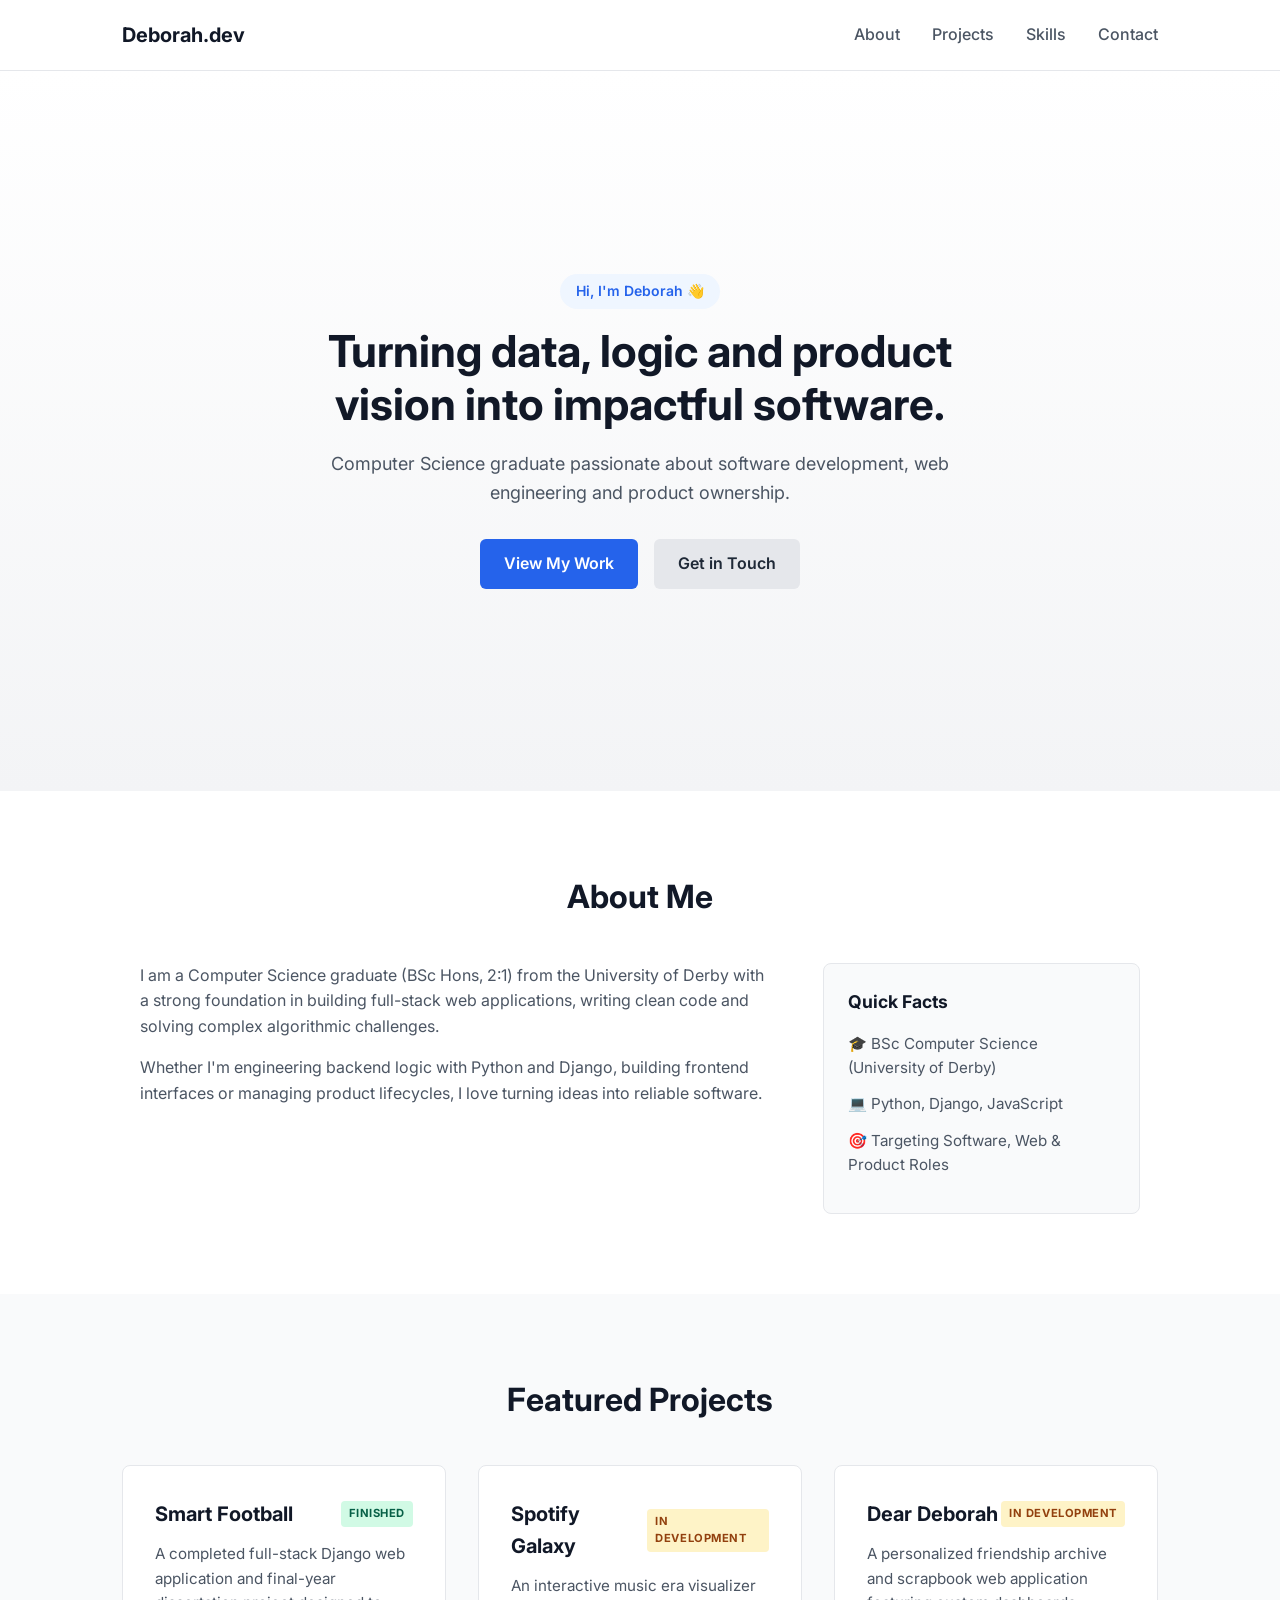
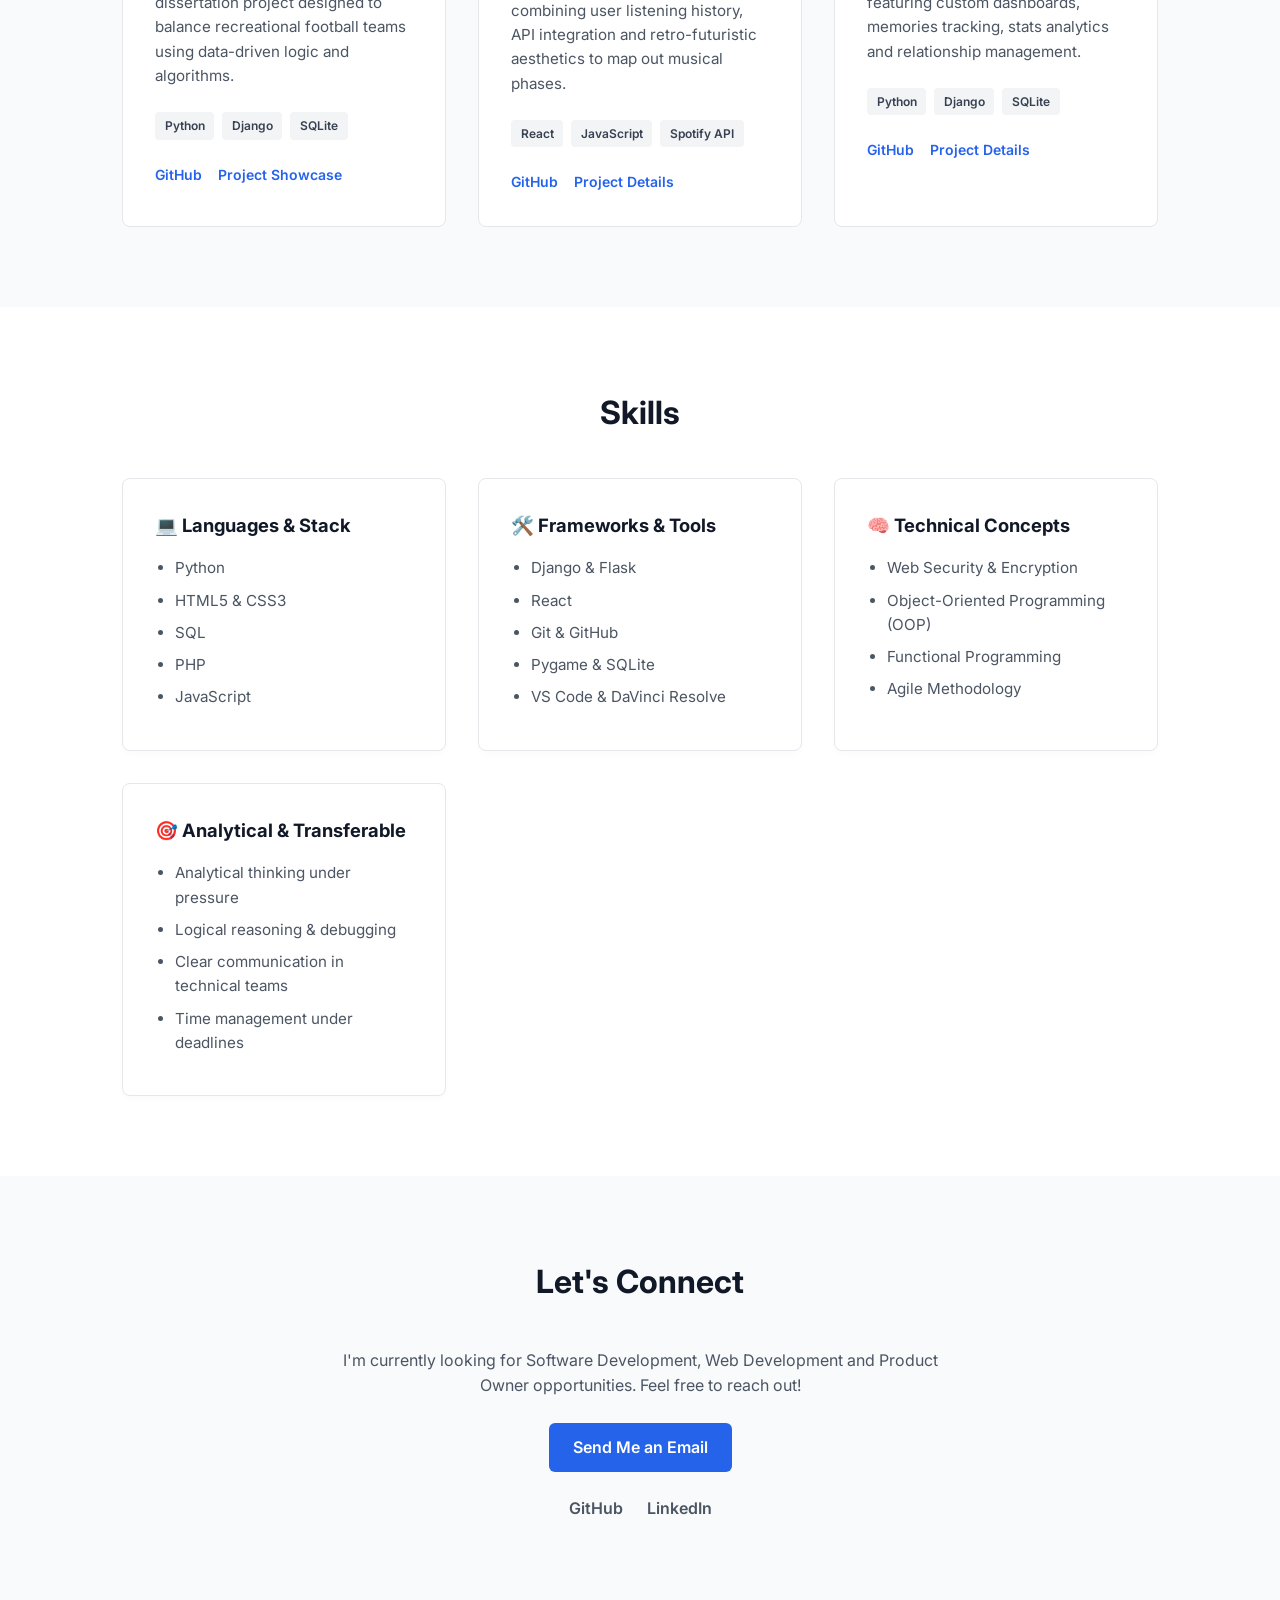
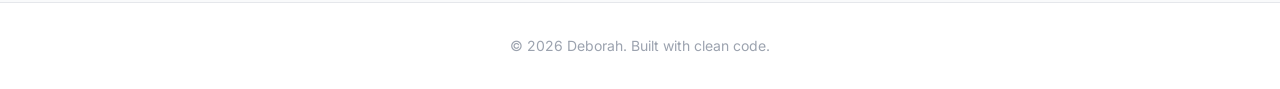
==== index.html @ ab741729 "Initial portfolio release" ====
<!DOCTYPE html>
<html lang="en">
<head>
    <meta charset="UTF-8">
    <meta name="viewport" content="width=device-width, initial-scale=1.0">
    <title>Deborah | Software Engineer & Web Developer</title>
    <link rel="stylesheet" href="style.css">
    <!-- Google Fonts -->
    <link rel="preconnect" href="https://fonts.googleapis.com">
    <link rel="preconnect" href="https://fonts.gstatic.com" crossorigin>
    <link href="https://fonts.googleapis.com/css2?family=Inter:wght@300;400;500;600;700&display=swap" rel="stylesheet">
</head>
<body>

    <!-- Navigation -->
    <header>
        <nav class="navbar">
            <a href="index.html" class="logo">Deborah.dev</a>
            <ul class="nav-links">
                <li><a href="index.html#about">About</a></li>
                <li><a href="index.html#projects">Projects</a></li>
                <li><a href="index.html#skills">Skills</a></li>
                <li><a href="index.html#contact">Contact</a></li>
            </ul>
        </nav>
    </header>

    <!-- Hero Section -->
    <section class="hero">
        <div class="hero-content">
            <span class="greeting">Hi, I'm Deborah 👋</span>
            <h1>Turning data, logic and product vision into impactful software.</h1>
            <p>Computer Science graduate passionate about software development, web engineering and product ownership.</p>
            <div class="hero-buttons">
                <a href="#projects" class="btn primary">View My Work</a>
                <a href="#contact" class="btn secondary">Get in Touch</a>
            </div>
        </div>
    </section>

    <!-- About Section -->
    <section id="about" class="about">
        <div class="container">
            <h2>About Me</h2>
            <div class="about-grid">
                <div class="about-text">
                    <p>I am a Computer Science graduate (BSc Hons, 2:1) from the University of Derby with a strong foundation in building full-stack web applications, writing clean code and solving complex algorithmic challenges.</p>
                    <p>Whether I'm engineering backend logic with Python and Django, building frontend interfaces or managing product lifecycles, I love turning ideas into reliable software.</p>
                </div>
                <div class="quick-facts">
                    <h3>Quick Facts</h3>
                    <ul>
                        <li>🎓 BSc Computer Science (University of Derby) </li>
                        <li>💻 Python, Django, JavaScript </li>
                        <li>🎯 Targeting Software, Web & Product Roles</li>
                    </ul>
                </div>
            </div>
        </div>
    </section>

    <!-- Projects Section -->
    <section id="projects" class="projects">
        <div class="container">
            <h2>Featured Projects</h2>
            <div class="project-grid">
                
                <!-- Project 1: Smart Football -->
                <div class="project-card">
                    <div class="project-info">
                        <div class="project-header-row">
                            <h3>Smart Football</h3>
                            <span class="status-badge finished">Finished</span>
                        </div>
                        <p>A completed full-stack Django web application and final-year dissertation project designed to balance recreational football teams using data-driven logic and algorithms.</p>
                        <div class="tech-tags">
                            <span>Python</span>
                            <span>Django</span>
                            <span>SQLite</span>
                        </div>
                        <div class="project-links">
                            <a href="https://github.com/opeowolabi03/smart-football" target="_blank">GitHub</a>
                            <a href="smart-football.html">Project Showcase</a>
                        </div>
                    </div>
                </div>

                <!-- Project 2: Spotify Galaxy -->
                <div class="project-card">
                    <div class="project-info">
                        <div class="project-header-row">
                            <h3>Spotify Galaxy</h3>
                            <span class="status-badge wip">In Development</span>
                        </div>
                        <p>An interactive music era visualizer combining user listening history, API integration and retro-futuristic aesthetics to map out musical phases.</p>
                        <div class="tech-tags">
                            <span>React</span>
                            <span>JavaScript</span>
                            <span>Spotify API</span>
                        </div>
                        <div class="project-links">
                            <a href="https://github.com/opeowolabi03/spotify-galaxy" target="_blank">GitHub</a>
                            <a href="spotify-galaxy.html">Project Details</a>
                        </div>
                    </div>
                </div>

                <!-- Project 3: Dear Deborah -->
                <div class="project-card">
                    <div class="project-info">
                        <div class="project-header-row">
                            <h3>Dear Deborah</h3>
                            <span class="status-badge wip">In Development</span>
                        </div>
                        <p>A personalized friendship archive and scrapbook web application featuring custom dashboards, memories tracking, stats analytics and relationship management.</p>
                        <div class="tech-tags">
                            <span>Python</span>
                            <span>Django</span>
                            <span>SQLite</span>
                        </div>
                        <div class="project-links">
                            <a href="https://github.com/opeowolabi03/deardeborah" target="_blank">GitHub</a>
                            <a href="deardeborah.html">Project Details</a>
                        </div>
                    </div>
                </div>

            </div>
        </div>
    </section>

    <!-- Skills Section -->
    <section id="skills" class="skills">
        <div class="container">
            <h2>Skills</h2>
            <div class="skills-grid-clean">
                
                <div class="skill-box">
                    <h3>💻 Languages & Stack</h3>
                    <ul>
                        <li>Python</li>
                        <li>HTML5 & CSS3</li>
                        <li>SQL</li>
                        <li>PHP</li>
                        <li>JavaScript</li>
                    </ul>
                </div>

                <div class="skill-box">
                    <h3>🛠️ Frameworks & Tools</h3>
                    <ul>
                        <li>Django & Flask</li>
                        <li>React</li>
                        <li>Git & GitHub</li>
                        <li>Pygame & SQLite</li>
                        <li>VS Code & DaVinci Resolve</li>
                    </ul>
                </div>

                <div class="skill-box">
                    <h3>🧠 Technical Concepts</h3>
                    <ul>
                        <li>Web Security & Encryption</li>
                        <li>Object-Oriented Programming (OOP)</li>
                        <li>Functional Programming</li>
                        <li>Agile Methodology</li>
                    </ul>
                </div>

                <div class="skill-box">
                    <h3>🎯 Analytical & Transferable</h3>
                    <ul>
                        <li>Analytical thinking under pressure</li>
                        <li>Logical reasoning & debugging</li>
                        <li>Clear communication in technical teams</li>
                        <li>Time management under deadlines</li>
                    </ul>
                </div>

            </div>
        </div>
    </section>

    <!-- Contact Section -->
    <section id="contact" class="contact">
        <div class="container">
            <h2>Let's Connect</h2>
            <p>I'm currently looking for Software Development, Web Development and Product Owner opportunities. Feel free to reach out!</p>
            <a href="mailto:deborahopeowolabi@gmail.com" class="btn primary">Send Me an Email</a>
            <div class="social-links">
                <a href="https://github.com/opeowolabi03" target="_blank">GitHub</a>
                <a href="https://www.linkedin.com/in/deborah-o-ba8a19271/" target="_blank">LinkedIn</a>
            </div>
        </div>
    </section>

    <!-- Footer -->
    <footer>
        <p>&copy; 2026 Deborah. Built with clean code.</p>
    </footer>

</body>
</html>
---- style.css ----
/* Reset and Base Styles */
* {
    margin: 0;
    padding: 0;
    box-sizing: border-box;
}

body {
    font-family: 'Inter', sans-serif;
    color: #1f2937;
    background-color: #f9fafb;
    line-height: 1.6;
}

.container {
    max-width: 1100px;
    margin: 0 auto;
    padding: 0 2rem;
}

section {
    padding: 5rem 2rem;
}

/* Navigation */
header {
    background: #ffffff;
    border-bottom: 1px solid #e5e7eb;
    position: sticky;
    top: 0;
    z-index: 100;
}

.navbar {
    max-width: 1100px;
    margin: 0 auto;
    display: flex;
    justify-content: space-between;
    align-items: center;
    padding: 1.2rem 2rem;
}

.logo {
    font-weight: 700;
    font-size: 1.25rem;
    color: #111827;
    text-decoration: none;
}

.nav-links {
    list-style: none;
    display: flex;
    gap: 2rem;
}

.nav-links a {
    text-decoration: none;
    color: #4b5563;
    font-weight: 500;
    transition: color 0.2s;
}

.nav-links a:hover {
    color: #2563eb;
}

/* Hero Section */
.hero {
    min-height: 80vh;
    display: flex;
    align-items: center;
    justify-content: center;
    text-align: center;
    background: linear-gradient(to bottom, #ffffff, #f3f4f6);
}

.hero-content {
    max-width: 700px;
}

.greeting {
    display: inline-block;
    background: #eff6ff;
    color: #2563eb;
    padding: 0.4rem 1rem;
    border-radius: 50px;
    font-weight: 600;
    font-size: 0.875rem;
    margin-bottom: 1rem;
}

.hero h1 {
    font-size: 2.75rem;
    font-weight: 700;
    color: #111827;
    margin-bottom: 1.2rem;
    line-height: 1.2;
}

.hero p {
    font-size: 1.125rem;
    color: #4b5563;
    margin-bottom: 2rem;
}

.hero-buttons {
    display: flex;
    gap: 1rem;
    justify-content: center;
}

/* Buttons */
.btn {
    display: inline-block;
    padding: 0.75rem 1.5rem;
    border-radius: 6px;
    font-weight: 600;
    text-decoration: none;
    transition: background-color 0.2s, transform 0.1s;
}

.btn.primary {
    background-color: #2563eb;
    color: #ffffff;
}

.btn.primary:hover {
    background-color: #1d4ed8;
}

.btn.secondary {
    background-color: #e5e7eb;
    color: #1f2937;
}

.btn.secondary:hover {
    background-color: #d1d5db;
}

/* About Section */
.about {
    background: #ffffff;
}

.about h2, .projects h2, .skills h2, .contact h2 {
    font-size: 2rem;
    margin-bottom: 2.5rem;
    text-align: center;
    color: #111827;
}

.about-grid {
    display: grid;
    grid-template-columns: 2fr 1fr;
    gap: 3rem;
    max-width: 1000px;
    margin: 0 auto;
}

.about-text p {
    margin-bottom: 1rem;
    color: #4b5563;
}

.quick-facts {
    background: #f9fafb;
    padding: 1.5rem;
    border-radius: 8px;
    border: 1px solid #e5e7eb;
}

.quick-facts h3 {
    font-size: 1.1rem;
    margin-bottom: 1rem;
    color: #111827;
}

.quick-facts ul {
    list-style: none;
}

.quick-facts li {
    margin-bottom: 0.75rem;
    font-size: 0.95rem;
    color: #4b5563;
}

/* Projects Section */
.project-grid {
    display: grid;
    grid-template-columns: repeat(auto-fit, minmax(300px, 1fr));
    gap: 2rem;
    max-width: 1100px;
    margin: 0 auto;
}

.project-card {
    background: #ffffff;
    border: 1px solid #e5e7eb;
    border-radius: 8px;
    padding: 2rem;
    display: flex;
    flex-direction: column;
    justify-content: space-between;
    transition: transform 0.2s, box-shadow 0.2s;
}

.project-card:hover {
    transform: translateY(-4px);
    box-shadow: 0 10px 15px -3px rgba(0, 0, 0, 0.05);
}

.project-header-row {
    display: flex;
    justify-content: space-between;
    align-items: center;
    margin-bottom: 0.75rem;
}

.project-header-row h3 {
    font-size: 1.25rem;
    color: #111827;
    margin-bottom: 0;
}

.status-badge {
    font-size: 0.7rem;
    font-weight: 700;
    padding: 0.25rem 0.5rem;
    border-radius: 4px;
    text-transform: uppercase;
    letter-spacing: 0.05em;
}

.status-badge.finished {
    background-color: #d1fae5;
    color: #065f46;
}

.status-badge.wip {
    background-color: #fef3c7;
    color: #92400e;
}

.project-info p {
    color: #4b5563;
    font-size: 0.95rem;
    margin-bottom: 1.5rem;
}

.tech-tags {
    display: flex;
    flex-wrap: wrap;
    gap: 0.5rem;
    margin-bottom: 1.5rem;
}

.tech-tags span {
    background: #f3f4f6;
    color: #374151;
    font-size: 0.75rem;
    font-weight: 600;
    padding: 0.25rem 0.6rem;
    border-radius: 4px;
}

.project-links {
    display: flex;
    gap: 1rem;
}

.project-links a {
    text-decoration: none;
    font-size: 0.875rem;
    font-weight: 600;
    color: #2563eb;
}

.project-links a:hover {
    text-decoration: underline;
}

/* Skills Section */
.skills {
    background: #ffffff;
}

.skills-grid {
    display: grid;
    grid-template-columns: repeat(auto-fit, minmax(250px, 1fr));
    gap: 2rem;
    max-width: 1000px;
    margin: 0 auto;
}

.skill-category {
    background: #f9fafb;
    padding: 1.5rem;
    border-radius: 8px;
    border: 1px solid #e5e7eb;
}

.skill-category h3 {
    font-size: 1.1rem;
    margin-bottom: 0.5rem;
    color: #111827;
}

.skill-category p {
    color: #4b5563;
    font-size: 0.95rem;
}

/* Contact Section */
.contact {
    text-align: center;
}

.contact p {
    color: #4b5563;
    margin-bottom: 1.5rem;
    max-width: 600px;
    margin-left: auto;
    margin-right: auto;
}

.social-links {
    margin-top: 1.5rem;
    display: flex;
    justify-content: center;
    gap: 1.5rem;
}

.social-links a {
    text-decoration: none;
    color: #4b5563;
    font-weight: 600;
}

.social-links a:hover {
    color: #2563eb;
}

/* Footer */
footer {
    text-align: center;
    padding: 2rem;
    background: #ffffff;
    border-top: 1px solid #e5e7eb;
    color: #9ca3af;
    font-size: 0.875rem;
}

/* Project Detail Pages Styling */
.project-detail-hero {
    background: linear-gradient(to bottom, #ffffff, #f3f4f6);
    padding: 4rem 2rem;
    border-bottom: 1px solid #e5e7eb;
}

.project-detail-hero h1 {
    font-size: 2.5rem;
    font-weight: 700;
    color: #111827;
    margin: 0.75rem 0;
}

.project-detail-hero p {
    font-size: 1.125rem;
    color: #4b5563;
    max-width: 700px;
}

.screenshot-grid {
    display: grid;
    grid-template-columns: repeat(auto-fit, minmax(300px, 1fr));
    gap: 2rem;
}

.screenshot-card {
    background: #ffffff;
    border: 1px solid #e5e7eb;
    border-radius: 8px;
    overflow: hidden;
    padding: 1rem;
}

.image-placeholder {
    width: 100%;
    height: 200px;
    background-color: #e5e7eb;
    display: flex;
    align-items: center;
    justify-content: center;
    color: #6b7280;
    font-weight: 600;
    border-radius: 4px;
    margin-bottom: 1rem;
}

.screenshot-card p {
    font-size: 0.9rem;
    color: #4b5563;
}

/* Responsive */
@media (max-width: 768px) {
    .about-grid {
        grid-template-columns: 1fr;
    }
    .hero h1 {
        font-size: 2.2rem;
    }
}

/* Make screenshot cards look clickable */
.screenshot-card {
    background: #ffffff;
    border: 1px solid #e5e7eb;
    border-radius: 8px;
    overflow: hidden;
    padding: 1rem;
    cursor: pointer;
    transition: transform 0.2s, box-shadow 0.2s;
}

.screenshot-card:hover {
    transform: translateY(-4px);
    box-shadow: 0 10px 15px -3px rgba(0, 0, 0, 0.05);
}

.screenshot-card img {
    width: 100%;
    border-radius: 4px;
    margin-bottom: 1rem;
}

/* Full-Screen Modal Styles */
.modal {
    display: none; 
    position: fixed; 
    z-index: 1000; 
    left: 0;
    top: 0;
    width: 100%; 
    height: 100%; 
    background-color: rgba(0, 0, 0, 0.85); 
    align-items: center;
    justify-content: center;
    padding: 2rem;
}

.modal-content {
    max-width: 90%;
    max-height: 90vh;
    border-radius: 6px;
    box-shadow: 0 20px 25px -5px rgba(0, 0, 0, 0.5);
}

.close-modal {
    position: absolute;
    top: 1.5rem;
    right: 2.5rem;
    color: #ffffff;
    font-size: 3rem;
    font-weight: 300;
    cursor: pointer;
}

.close-modal:hover {
    color: #9ca3af;
}

/* Clean 4-Card Skills Grid */
.skills-grid-clean {
    display: grid;
    grid-template-columns: repeat(auto-fit, minmax(240px, 1fr));
    gap: 2rem;
    max-width: 1100px;
    margin: 0 auto;
}

.skill-box {
    background: #ffffff;
    border: 1px solid #e5e7eb;
    border-radius: 8px;
    padding: 2rem;
    box-shadow: 0 4px 6px -1px rgba(0, 0, 0, 0.02);
}

.skill-box h3 {
    font-size: 1.15rem;
    color: #111827;
    margin-bottom: 1rem;
}

.skill-box ul {
    list-style-type: disc;
    padding-left: 1.25rem;
}

.skill-box li {
    font-size: 0.95rem;
    color: #4b5563;
    margin-bottom: 0.5rem;
}
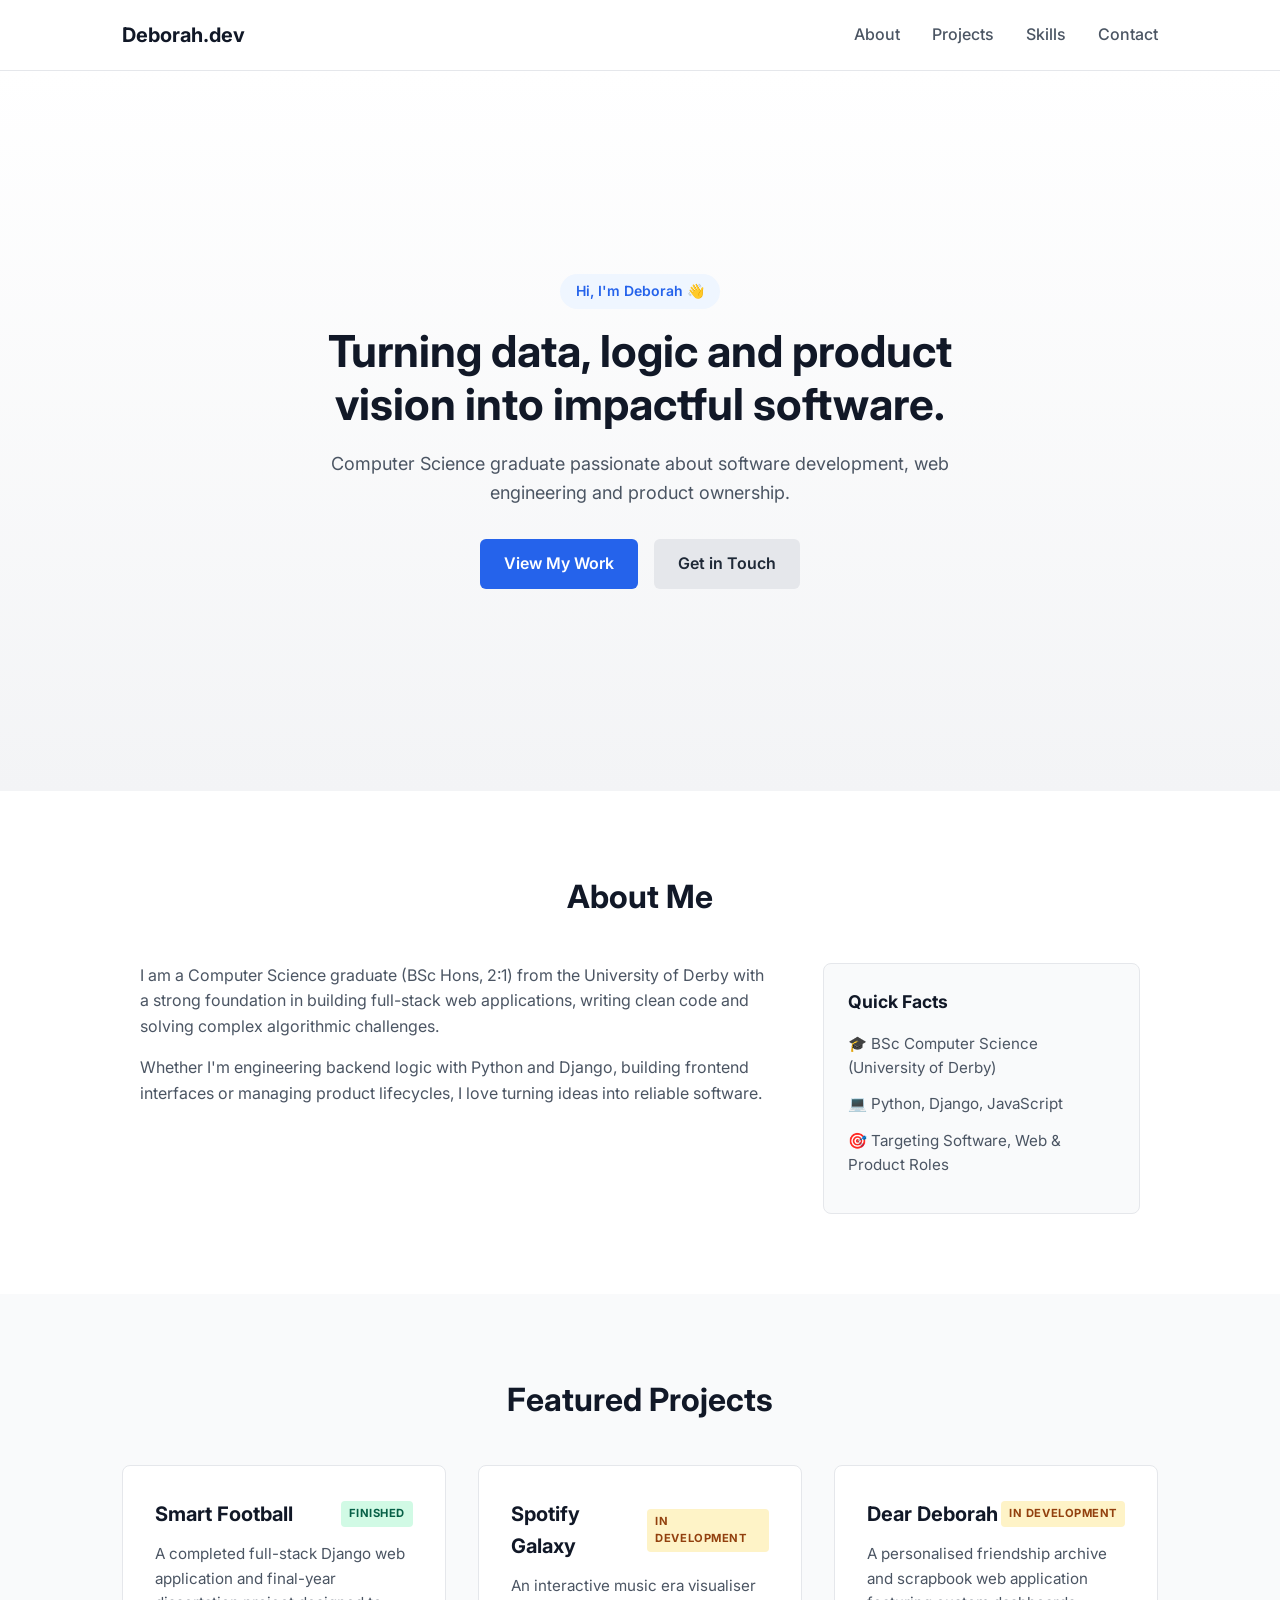
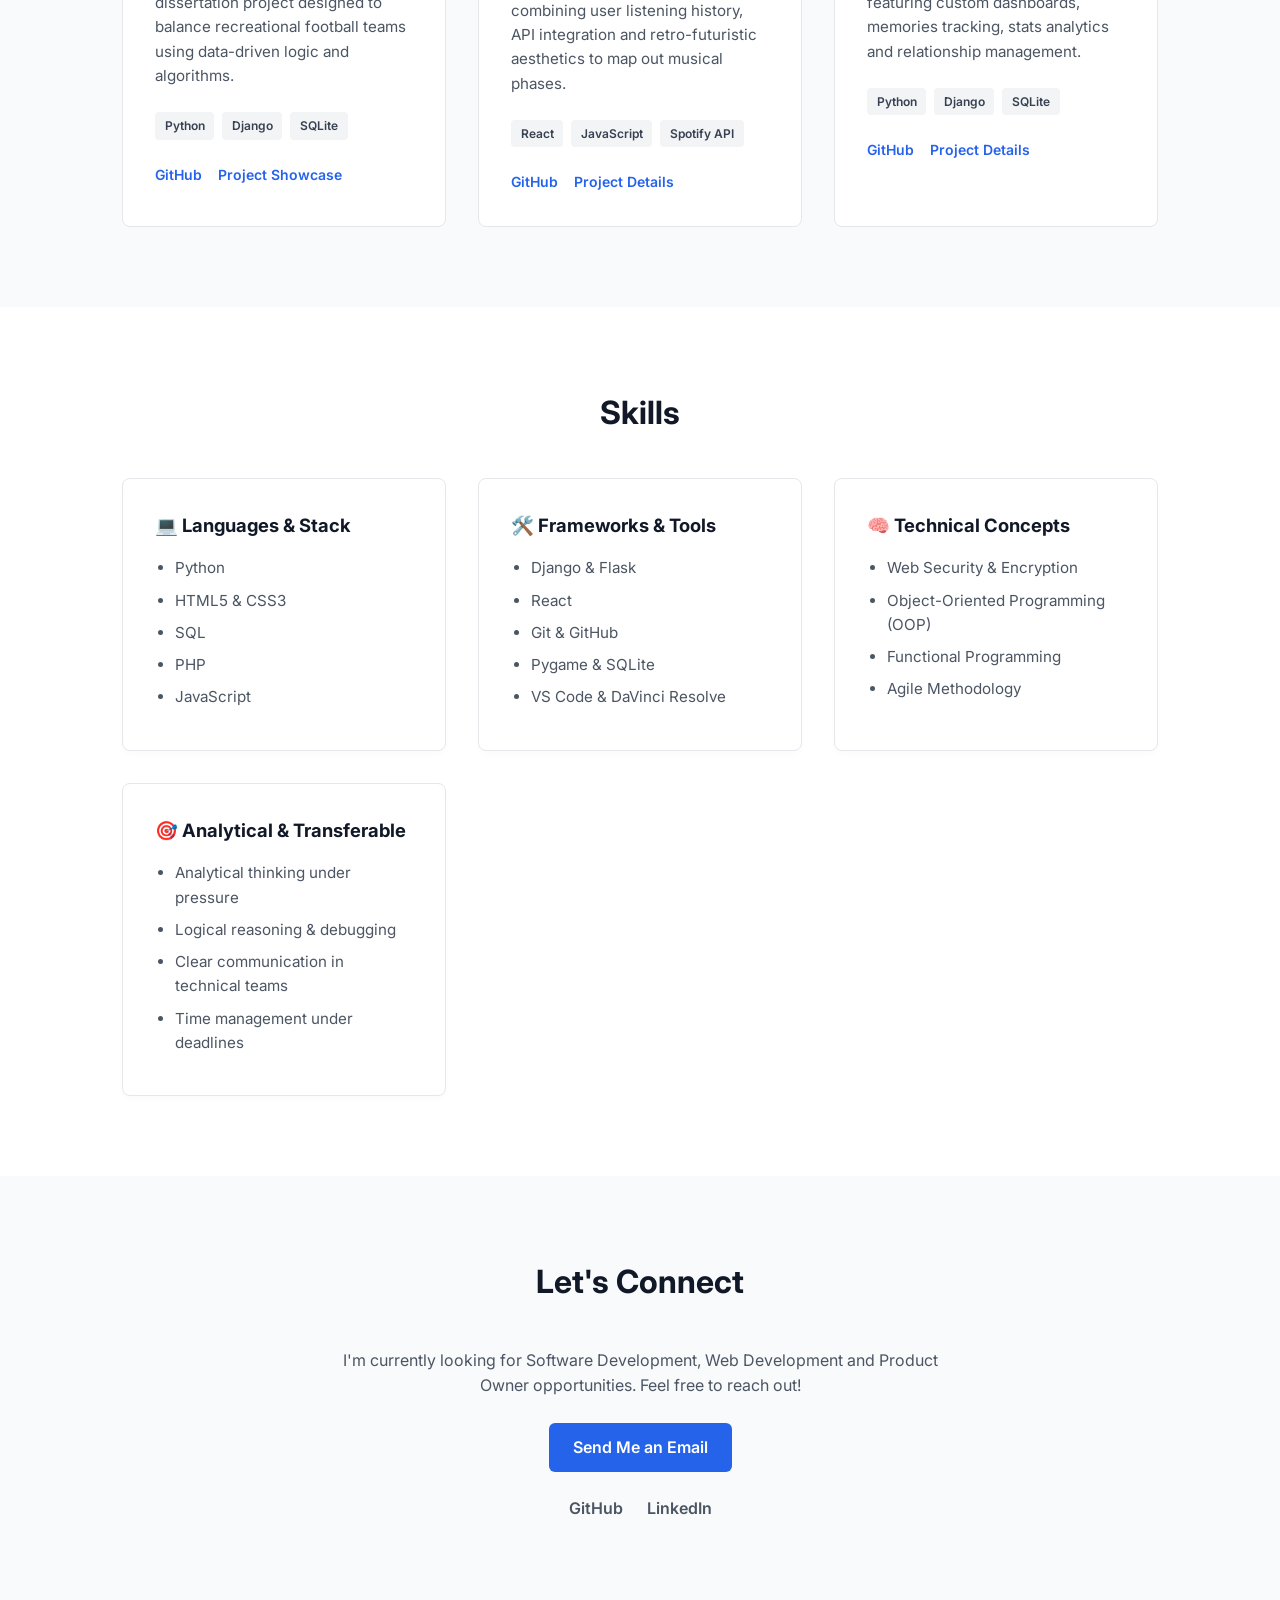
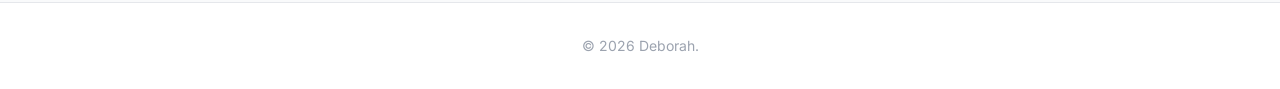
==== commit 3932c454: "Update index.html" ====
--- a/index.html
+++ b/index.html
@@ -79,7 +79,7 @@
                             <span>SQLite</span>
                         </div>
                         <div class="project-links">
-                            <a href="https://github.com/opeowolabi03/smart-football" target="_blank">GitHub</a>
+                            <a href="https://github.com/deborahdevo/smart-football" target="_blank">GitHub</a>
                             <a href="smart-football.html">Project Showcase</a>
                         </div>
                     </div>
@@ -92,14 +92,14 @@
                             <h3>Spotify Galaxy</h3>
                             <span class="status-badge wip">In Development</span>
                         </div>
-                        <p>An interactive music era visualizer combining user listening history, API integration and retro-futuristic aesthetics to map out musical phases.</p>
+                        <p>An interactive music era visualiser combining user listening history, API integration and retro-futuristic aesthetics to map out musical phases.</p>
                         <div class="tech-tags">
                             <span>React</span>
                             <span>JavaScript</span>
                             <span>Spotify API</span>
                         </div>
                         <div class="project-links">
-                            <a href="https://github.com/opeowolabi03/spotify-galaxy" target="_blank">GitHub</a>
+                            <a href="https://github.com/deborahdevo/spotify-galaxy" target="_blank">GitHub</a>
                             <a href="spotify-galaxy.html">Project Details</a>
                         </div>
                     </div>
@@ -112,14 +112,14 @@
                             <h3>Dear Deborah</h3>
                             <span class="status-badge wip">In Development</span>
                         </div>
-                        <p>A personalized friendship archive and scrapbook web application featuring custom dashboards, memories tracking, stats analytics and relationship management.</p>
+                        <p>A personalised friendship archive and scrapbook web application featuring custom dashboards, memories tracking, stats analytics and relationship management.</p>
                         <div class="tech-tags">
                             <span>Python</span>
                             <span>Django</span>
                             <span>SQLite</span>
                         </div>
                         <div class="project-links">
-                            <a href="https://github.com/opeowolabi03/deardeborah" target="_blank">GitHub</a>
+                            <a href="https://github.com/deborahdevo/deardeborah" target="_blank">GitHub</a>
                             <a href="deardeborah.html">Project Details</a>
                         </div>
                     </div>
@@ -188,7 +188,7 @@
             <p>I'm currently looking for Software Development, Web Development and Product Owner opportunities. Feel free to reach out!</p>
             <a href="mailto:deborahopeowolabi@gmail.com" class="btn primary">Send Me an Email</a>
             <div class="social-links">
-                <a href="https://github.com/opeowolabi03" target="_blank">GitHub</a>
+                <a href="https://github.com/deborahdevo" target="_blank">GitHub</a>
                 <a href="https://www.linkedin.com/in/deborah-o-ba8a19271/" target="_blank">LinkedIn</a>
             </div>
         </div>
@@ -196,8 +196,8 @@
 
     <!-- Footer -->
     <footer>
-        <p>&copy; 2026 Deborah. Built with clean code.</p>
+        <p>&copy; 2026 Deborah. </p>
     </footer>
 
 </body>
-</html>+</html>
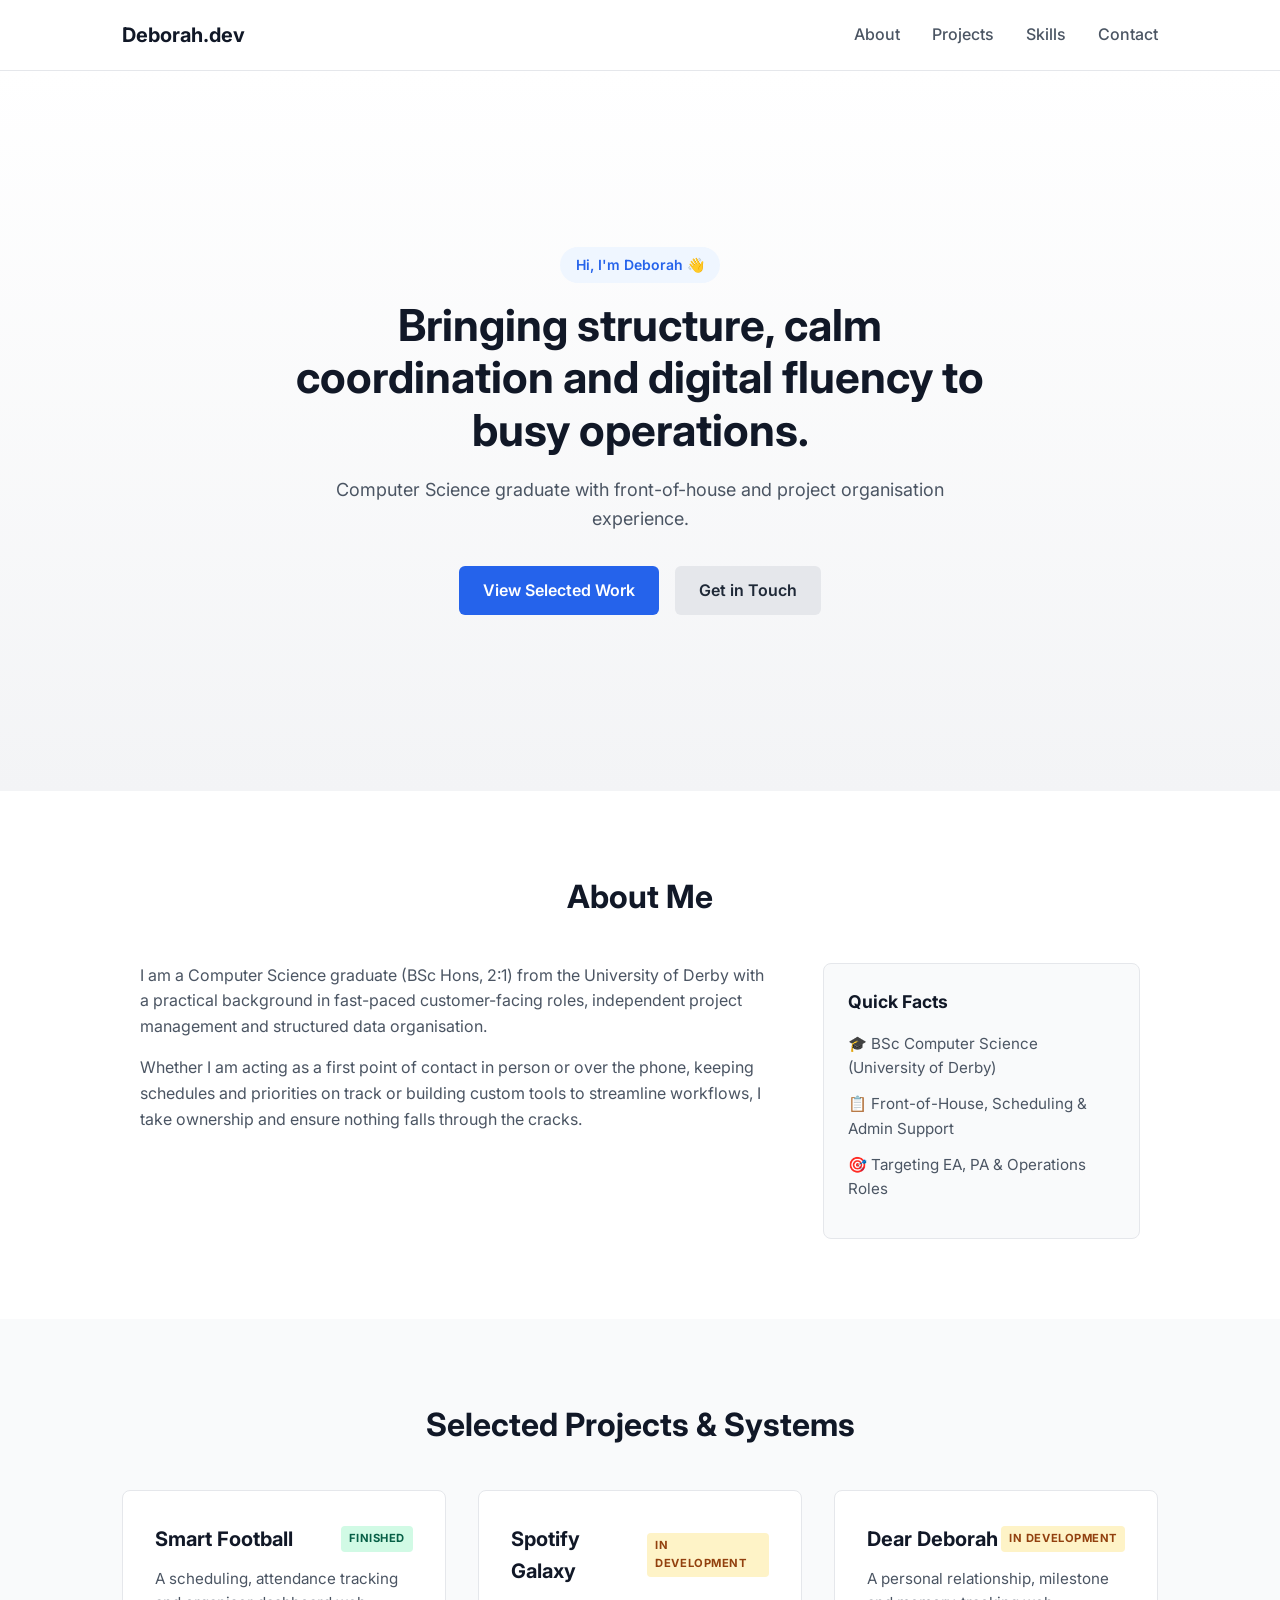
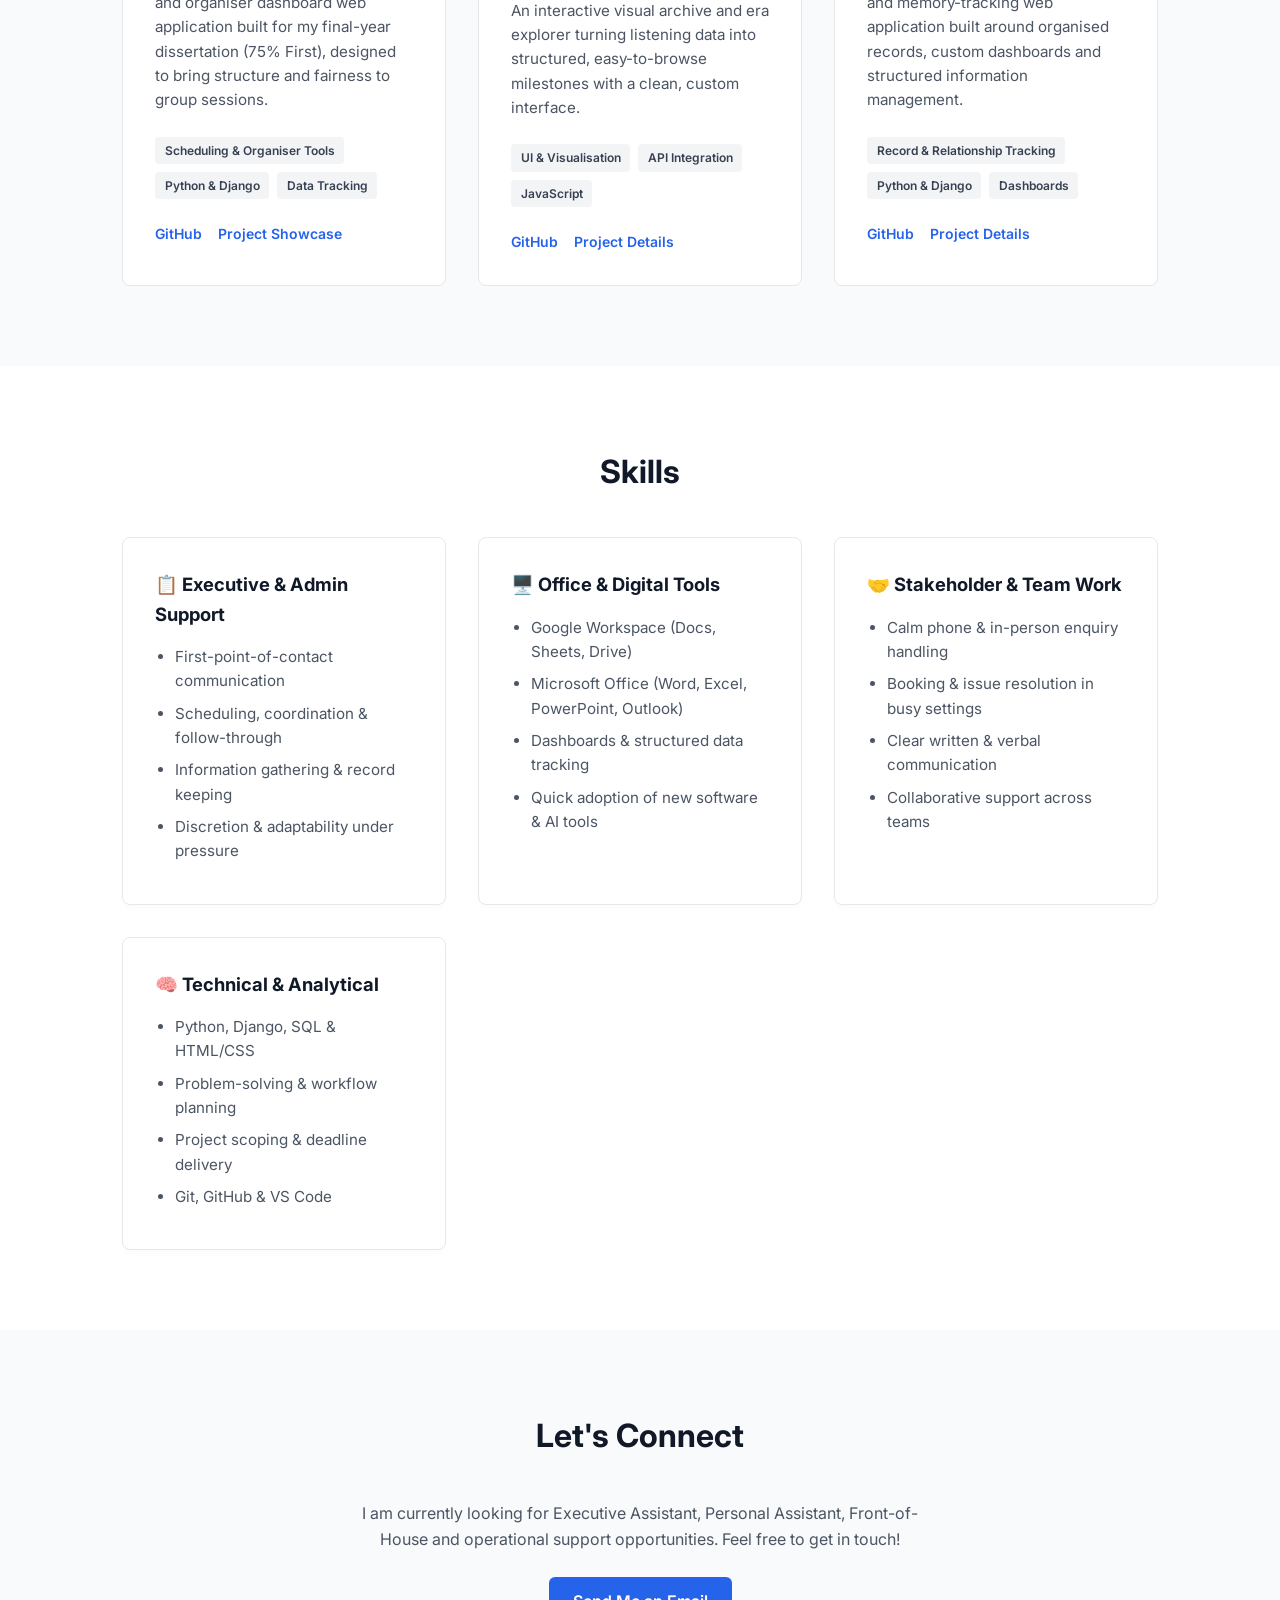
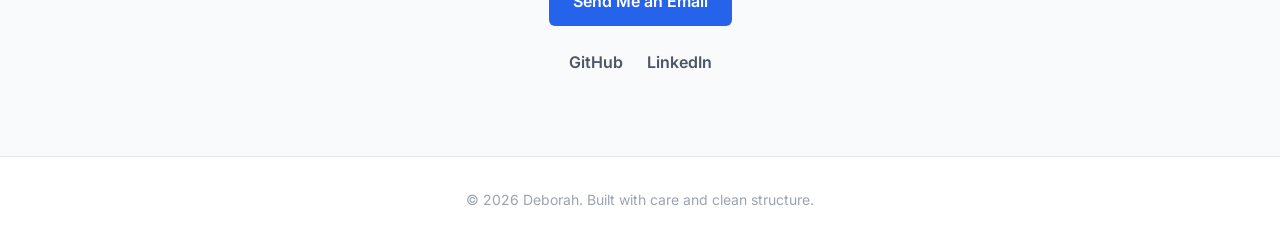
==== commit aa0ed0ac: "Add files via upload" ====
--- a/index.html
+++ b/index.html
@@ -3,7 +3,7 @@
 <head>
     <meta charset="UTF-8">
     <meta name="viewport" content="width=device-width, initial-scale=1.0">
-    <title>Deborah | Software Engineer & Web Developer</title>
+    <title>Deborah | Executive & Personal Assistant | Operations & Digital Support</title>
     <link rel="stylesheet" href="style.css">
     <!-- Google Fonts -->
     <link rel="preconnect" href="https://fonts.googleapis.com">
@@ -29,10 +29,10 @@
     <section class="hero">
         <div class="hero-content">
             <span class="greeting">Hi, I'm Deborah 👋</span>
-            <h1>Turning data, logic and product vision into impactful software.</h1>
-            <p>Computer Science graduate passionate about software development, web engineering and product ownership.</p>
+            <h1>Bringing structure, calm coordination and digital fluency to busy operations.</h1>
+            <p>Computer Science graduate with front-of-house and project organisation experience.</p>
             <div class="hero-buttons">
-                <a href="#projects" class="btn primary">View My Work</a>
+                <a href="#projects" class="btn primary">View Selected Work</a>
                 <a href="#contact" class="btn secondary">Get in Touch</a>
             </div>
         </div>
@@ -44,15 +44,15 @@
             <h2>About Me</h2>
             <div class="about-grid">
                 <div class="about-text">
-                    <p>I am a Computer Science graduate (BSc Hons, 2:1) from the University of Derby with a strong foundation in building full-stack web applications, writing clean code and solving complex algorithmic challenges.</p>
-                    <p>Whether I'm engineering backend logic with Python and Django, building frontend interfaces or managing product lifecycles, I love turning ideas into reliable software.</p>
+                    <p>I am a Computer Science graduate (BSc Hons, 2:1) from the University of Derby with a practical background in fast-paced customer-facing roles, independent project management and structured data organisation.</p>
+                    <p>Whether I am acting as a first point of contact in person or over the phone, keeping schedules and priorities on track or building custom tools to streamline workflows, I take ownership and ensure nothing falls through the cracks.</p>
                 </div>
                 <div class="quick-facts">
                     <h3>Quick Facts</h3>
                     <ul>
-                        <li>🎓 BSc Computer Science (University of Derby) </li>
-                        <li>💻 Python, Django, JavaScript </li>
-                        <li>🎯 Targeting Software, Web & Product Roles</li>
+                        <li>🎓 BSc Computer Science (University of Derby)</li>
+                        <li>📋 Front-of-House, Scheduling & Admin Support</li>
+                        <li>🎯 Targeting EA, PA & Operations Roles</li>
                     </ul>
                 </div>
             </div>
@@ -62,7 +62,7 @@
     <!-- Projects Section -->
     <section id="projects" class="projects">
         <div class="container">
-            <h2>Featured Projects</h2>
+            <h2>Selected Projects & Systems</h2>
             <div class="project-grid">
                 
                 <!-- Project 1: Smart Football -->
@@ -72,14 +72,14 @@
                             <h3>Smart Football</h3>
                             <span class="status-badge finished">Finished</span>
                         </div>
-                        <p>A completed full-stack Django web application and final-year dissertation project designed to balance recreational football teams using data-driven logic and algorithms.</p>
+                        <p>A scheduling, attendance tracking and organiser dashboard web application built for my final-year dissertation (75% First), designed to bring structure and fairness to group sessions.</p>
                         <div class="tech-tags">
-                            <span>Python</span>
-                            <span>Django</span>
-                            <span>SQLite</span>
+                            <span>Scheduling & Organiser Tools</span>
+                            <span>Python & Django</span>
+                            <span>Data Tracking</span>
                         </div>
                         <div class="project-links">
-                            <a href="https://github.com/deborahdevo/smart-football" target="_blank">GitHub</a>
+                            <a href="https://github.com/opeowolabi03/smart-football" target="_blank">GitHub</a>
                             <a href="smart-football.html">Project Showcase</a>
                         </div>
                     </div>
@@ -92,14 +92,14 @@
                             <h3>Spotify Galaxy</h3>
                             <span class="status-badge wip">In Development</span>
                         </div>
-                        <p>An interactive music era visualiser combining user listening history, API integration and retro-futuristic aesthetics to map out musical phases.</p>
+                        <p>An interactive visual archive and era explorer turning listening data into structured, easy-to-browse milestones with a clean, custom interface.</p>
                         <div class="tech-tags">
-                            <span>React</span>
+                            <span>UI & Visualisation</span>
+                            <span>API Integration</span>
                             <span>JavaScript</span>
-                            <span>Spotify API</span>
                         </div>
                         <div class="project-links">
-                            <a href="https://github.com/deborahdevo/spotify-galaxy" target="_blank">GitHub</a>
+                            <a href="https://github.com/opeowolabi03/spotify-galaxy" target="_blank">GitHub</a>
                             <a href="spotify-galaxy.html">Project Details</a>
                         </div>
                     </div>
@@ -112,14 +112,14 @@
                             <h3>Dear Deborah</h3>
                             <span class="status-badge wip">In Development</span>
                         </div>
-                        <p>A personalised friendship archive and scrapbook web application featuring custom dashboards, memories tracking, stats analytics and relationship management.</p>
+                        <p>A personal relationship, milestone and memory-tracking web application built around organised records, custom dashboards and structured information management.</p>
                         <div class="tech-tags">
-                            <span>Python</span>
-                            <span>Django</span>
-                            <span>SQLite</span>
+                            <span>Record & Relationship Tracking</span>
+                            <span>Python & Django</span>
+                            <span>Dashboards</span>
                         </div>
                         <div class="project-links">
-                            <a href="https://github.com/deborahdevo/deardeborah" target="_blank">GitHub</a>
+                            <a href="https://github.com/opeowolabi03/deardeborah" target="_blank">GitHub</a>
                             <a href="deardeborah.html">Project Details</a>
                         </div>
                     </div>
@@ -136,44 +136,42 @@
             <div class="skills-grid-clean">
                 
                 <div class="skill-box">
-                    <h3>💻 Languages & Stack</h3>
-                    <ul>
-                        <li>Python</li>
-                        <li>HTML5 & CSS3</li>
-                        <li>SQL</li>
-                        <li>PHP</li>
-                        <li>JavaScript</li>
-                    </ul>
-                </div>
-
-                <div class="skill-box">
-                    <h3>🛠️ Frameworks & Tools</h3>
-                    <ul>
-                        <li>Django & Flask</li>
-                        <li>React</li>
-                        <li>Git & GitHub</li>
-                        <li>Pygame & SQLite</li>
-                        <li>VS Code & DaVinci Resolve</li>
-                    </ul>
-                </div>
-
-                <div class="skill-box">
-                    <h3>🧠 Technical Concepts</h3>
-                    <ul>
-                        <li>Web Security & Encryption</li>
-                        <li>Object-Oriented Programming (OOP)</li>
-                        <li>Functional Programming</li>
-                        <li>Agile Methodology</li>
-                    </ul>
-                </div>
-
-                <div class="skill-box">
-                    <h3>🎯 Analytical & Transferable</h3>
-                    <ul>
-                        <li>Analytical thinking under pressure</li>
-                        <li>Logical reasoning & debugging</li>
-                        <li>Clear communication in technical teams</li>
-                        <li>Time management under deadlines</li>
+                    <h3>📋 Executive & Admin Support</h3>
+                    <ul>
+                        <li>First-point-of-contact communication</li>
+                        <li>Scheduling, coordination & follow-through</li>
+                        <li>Information gathering & record keeping</li>
+                        <li>Discretion & adaptability under pressure</li>
+                    </ul>
+                </div>
+
+                <div class="skill-box">
+                    <h3>🖥️ Office & Digital Tools</h3>
+                    <ul>
+                        <li>Google Workspace (Docs, Sheets, Drive)</li>
+                        <li>Microsoft Office (Word, Excel, PowerPoint, Outlook)</li>
+                        <li>Dashboards & structured data tracking</li>
+                        <li>Quick adoption of new software & AI tools</li>
+                    </ul>
+                </div>
+
+                <div class="skill-box">
+                    <h3>🤝 Stakeholder & Team Work</h3>
+                    <ul>
+                        <li>Calm phone & in-person enquiry handling</li>
+                        <li>Booking & issue resolution in busy settings</li>
+                        <li>Clear written & verbal communication</li>
+                        <li>Collaborative support across teams</li>
+                    </ul>
+                </div>
+
+                <div class="skill-box">
+                    <h3>🧠 Technical & Analytical</h3>
+                    <ul>
+                        <li>Python, Django, SQL & HTML/CSS</li>
+                        <li>Problem-solving & workflow planning</li>
+                        <li>Project scoping & deadline delivery</li>
+                        <li>Git, GitHub & VS Code</li>
                     </ul>
                 </div>
 
@@ -185,10 +183,10 @@
     <section id="contact" class="contact">
         <div class="container">
             <h2>Let's Connect</h2>
-            <p>I'm currently looking for Software Development, Web Development and Product Owner opportunities. Feel free to reach out!</p>
+            <p>I am currently looking for Executive Assistant, Personal Assistant, Front-of-House and operational support opportunities. Feel free to get in touch!</p>
             <a href="mailto:deborahopeowolabi@gmail.com" class="btn primary">Send Me an Email</a>
             <div class="social-links">
-                <a href="https://github.com/deborahdevo" target="_blank">GitHub</a>
+                <a href="https://github.com/opeowolabi03" target="_blank">GitHub</a>
                 <a href="https://www.linkedin.com/in/deborah-o-ba8a19271/" target="_blank">LinkedIn</a>
             </div>
         </div>
@@ -196,8 +194,8 @@
 
     <!-- Footer -->
     <footer>
-        <p>&copy; 2026 Deborah. </p>
+        <p>&copy; 2026 Deborah. Built with care and clean structure.</p>
     </footer>
 
 </body>
-</html>
+</html>
